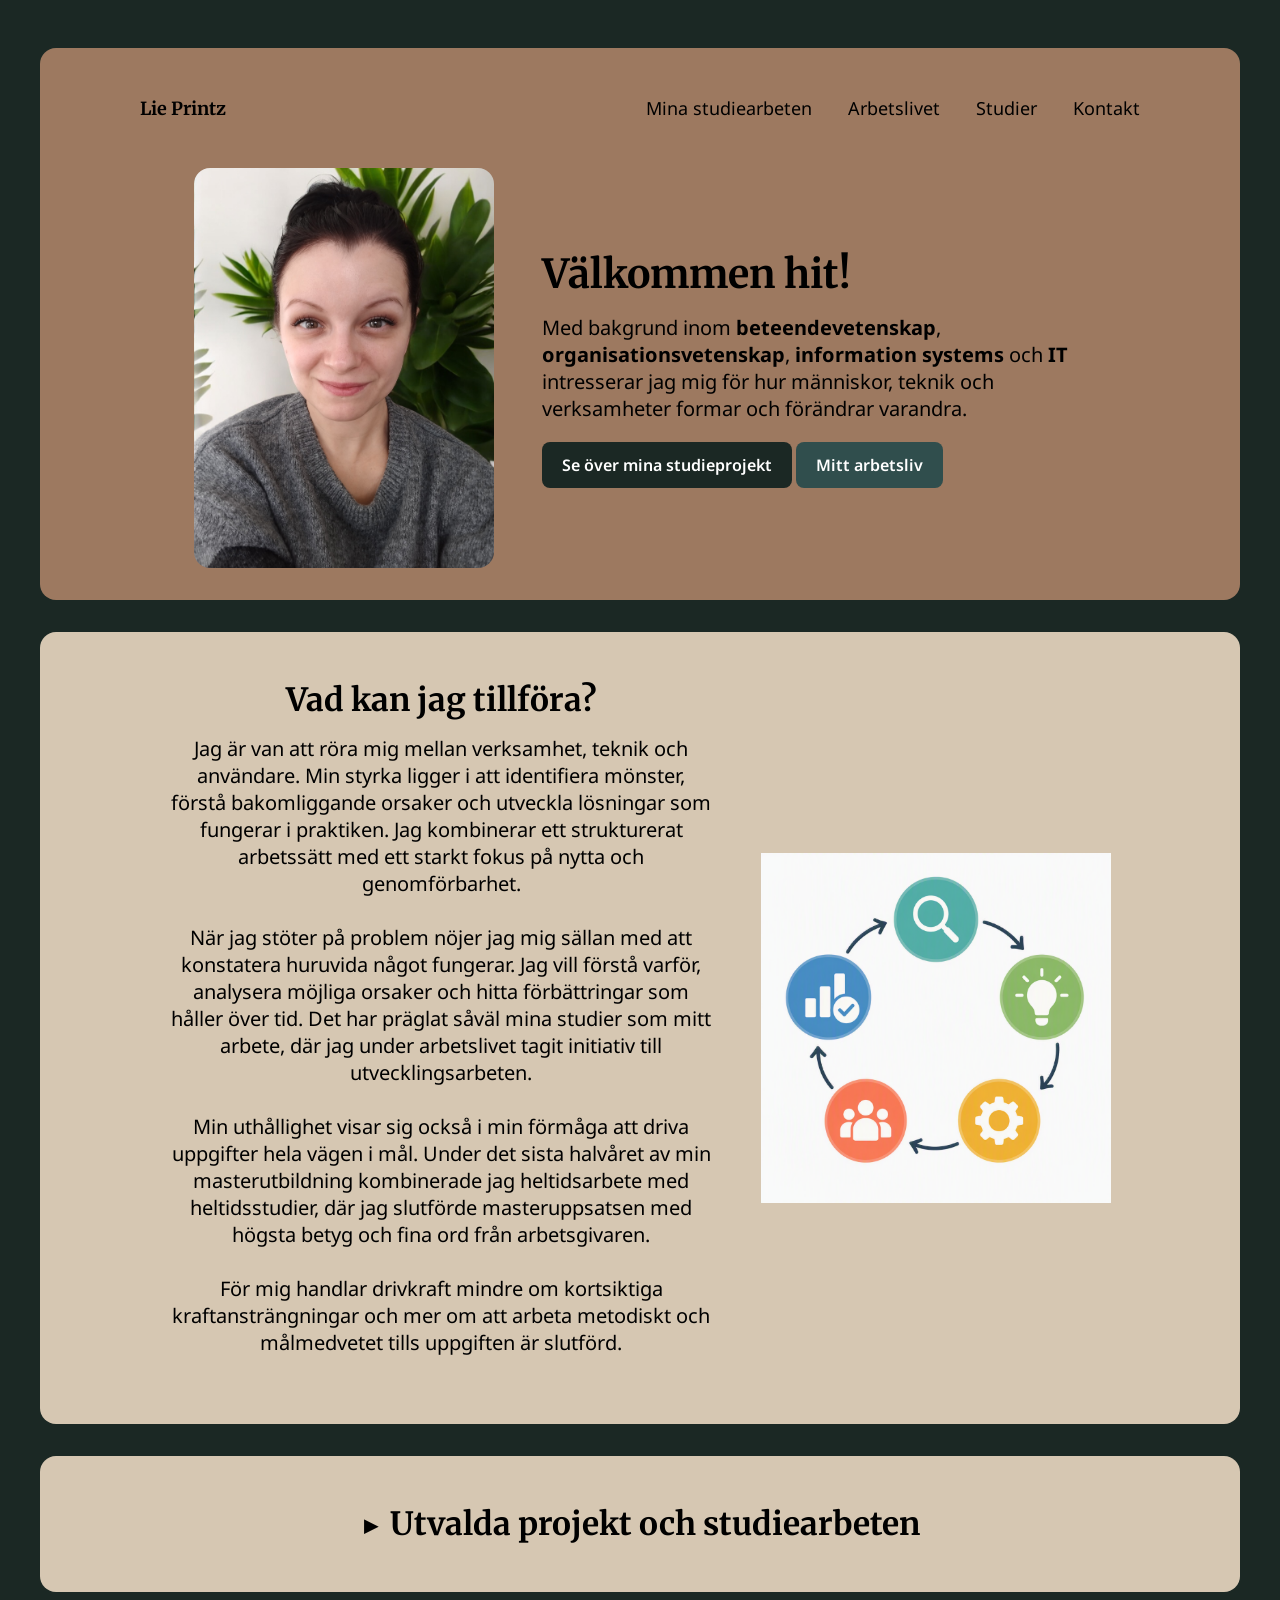
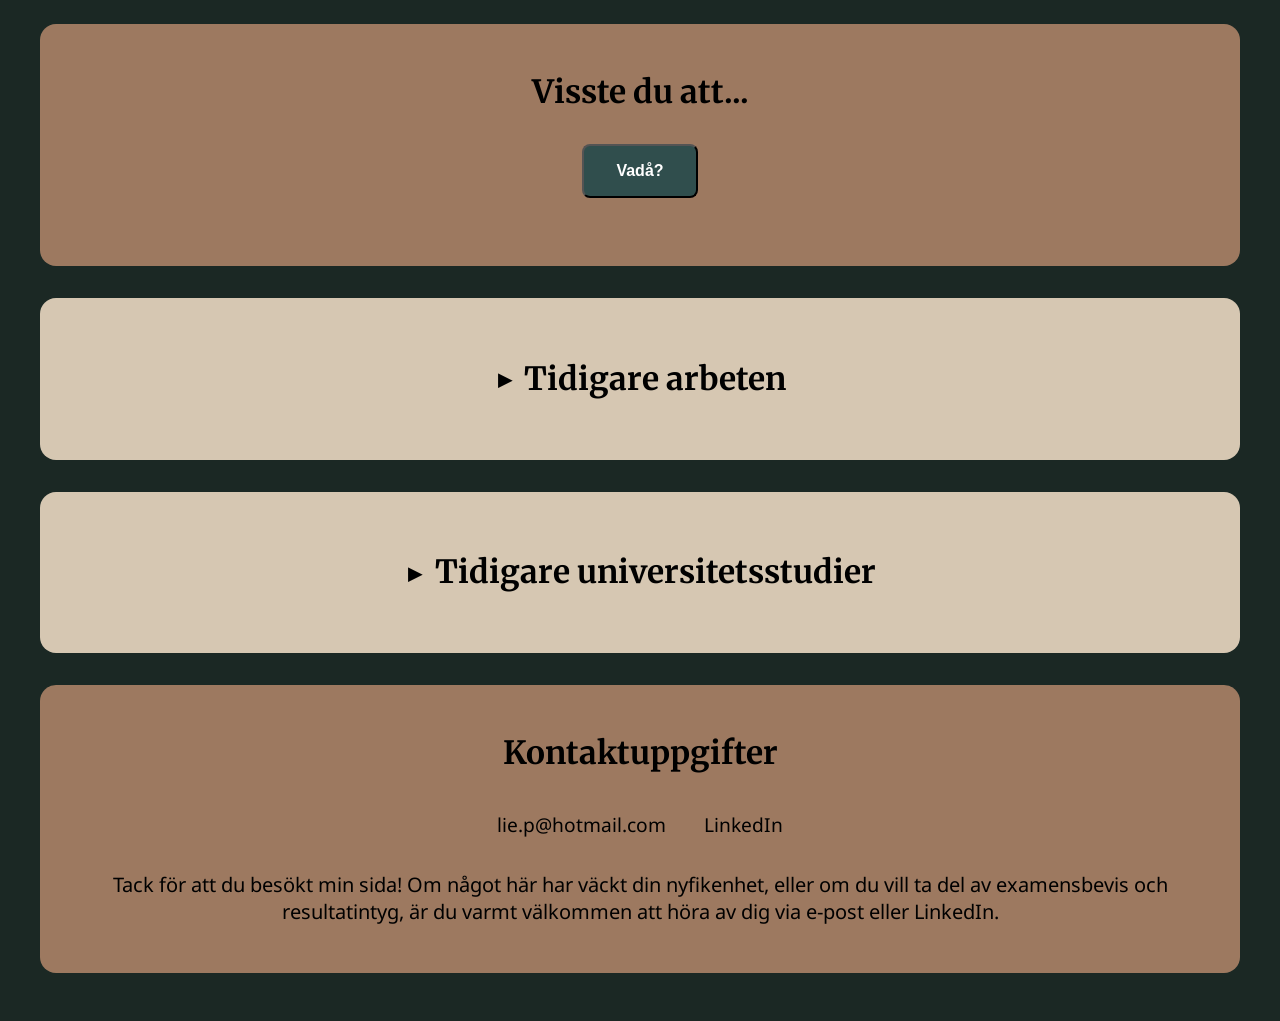
==== index.html @ cf6136fa "ver6" ====
<!DOCTYPE html>
<html lang="en">
<head>
    <meta charset="UTF-8">
    <meta name="viewport" content="width=device-width, initial-scale=1.0">
    <title>Printz</title>
    <link rel="stylesheet" href="style.css">
</head>
<body>
    <header>
        <nav>
            <ul>
                <li><a href="index.html">Lie Printz</a></li>
                <li><a href="#my-studies">Mina studiearbeten</a></li>
                <li><a href="#my-work">Arbetslivet</a></li>
                <li><a href="#my-skola">Studier</a></li>
                <li><a href="#kontakt">Kontakt</a></li>
            </ul>
        </nav>
        <div class="flex-container">
            <img height="400px" width="300px"  src="Images/jag.jpg" alt="">
            <div class="text-container">
            <h1>Välkommen hit!</h1>
            <p>Med bakgrund inom <strong>beteendevetenskap</strong>, <strong>organisationsvetenskap</strong>, <strong>information systems</strong> och <strong>IT</strong> intresserar jag mig för hur människor, teknik och verksamheter formar och förändrar varandra.</p>
            <a href="#my-studies" class="cta-button">Se över mina studieprojekt</a>
            <a href="#my-work" class="cta-button secondary">Mitt arbetsliv</a></div>
        </div>
    </div>
 </header>

<section>
    <div class="flex-container">
        <div class="text-container">
            <h2>Vad kan jag tillföra?</h2>
            <p>Jag är van att röra mig mellan verksamhet, teknik och användare. Min styrka ligger i att identifiera mönster, förstå bakomliggande orsaker och utveckla lösningar som fungerar i praktiken. Jag kombinerar ett strukturerat arbetssätt med ett starkt fokus på nytta och genomförbarhet.<br><br>
            När jag stöter på problem nöjer jag mig sällan med att konstatera huruvida något fungerar. Jag vill förstå varför, analysera möjliga orsaker och hitta förbättringar som håller över tid. Det har präglat såväl mina studier som mitt arbete, där jag under arbetslivet tagit initiativ till utvecklingsarbeten.<br><br>
            Min uthållighet visar sig också i min förmåga att driva uppgifter hela vägen i mål. Under det sista halvåret av min masterutbildning kombinerade jag heltidsarbete med heltidsstudier, där jag slutförde masteruppsatsen med högsta betyg och fina ord från arbetsgivaren.<br><br>För mig handlar drivkraft mindre om kortsiktiga kraftansträngningar och mer om att arbeta metodiskt och målmedvetet tills uppgiften är slutförd.</p>
        </div>
        <img width="350px" src="Images/design.png">
    </div>
</section>

<section id="my-studies">
    <details id="main-studies">
   <summary class="main-summary"><h2>Utvalda projekt och studiearbeten</h2></summary>
    <p class="studies-intro">Här presenteras ett urval av arbeten som speglar mina intressen inom verksamhetsutveckling, digitalisering, informationssystem (IS), IT, och STS. Gemensamt för arbetena är ett fokus på hur människa och teknik kan samspela och forma varandra för att skapa värde för människor, verksamheter och samhälle. Klicka på bilderna för att läsa dokumentet i sin helhet.</p>
    <div class="grid-container">
        <article class="pdf-item">
            <h3 class="pdf-title">Master thesis informatik</h3>
            <p class="pdf-description">Masteruppsatsen handlar om hur verksamheter hanterar och översätter AI-policy i utbildningsmiljö. Ett särskilt fokus på Policy enactment samt Street-level bureaucracy
                <br><i>Kurs: 725A56 | Masteruppsats i informatik</i>
            </p>
            <a href="Dokument/Masteruppsats Krammer & Printz (1).PDF" target="_blank" rel="noopener noreferrer" class="pdf-preview-link" title="Master thesis">
                <img width="50%" src="Images/uppsats bild.PNG" alt="Preview av dokument 1" class="pdf-preview-image">
            </a>
        </article>

        <article class="pdf-item">
            <h3 class="pdf-title">SWEG konferens 2026</h3>
            <p class="pdf-description">Mitt konferensbidrag fokuserade på användningen av AI inom chefsrekrytering, med särskild uppmärksamhet på juridiska och fackliga aspekter. Syftet var att identifiera kunskapsluckor och lyfta fram forskningsområden som riskerar att förbises i den snabba utvecklingen av AI-baserade tjänster. Arbetet presenterades och diskuterades vid Scandinavian Workshop in E-governance 2026, där forskare och doktorander från bland annat hela Skandinavien samlades för att diskutera de utvalda konferensbidragen.
                <br><i>Kurs: 725A54 | Forskningsprojekt inom informatik</i></p>
            <a href="Dokument/725A54 FINAL PAPER - SWEG 2026 - THE ALGORITHM WILL SEE YOU NOW WHEN AI JOINS THE EXECUTIVE AND MANAGERIAL RECRUITING PROCESS.pdf" target="_blank" rel="noopener noreferrer" class="pdf-preview-link" title="Master thesis">
                <img width="50%" src="Images/sweg bild ny.PNG" alt="Preview av dokument 2" class="pdf-preview-image">
            </a>
        </article>

        <article class="pdf-item">
            <h3 class="pdf-title">Praktikrapport om tillit till data</h3>
            <p class="pdf-description">Min praktikrapport inom objektledning enligt pm3-modellen handlar om hur man kan öka tilliten till data med hjälp av datakvalitetsdimensioner baserade på ISO/IEC 25012:2008.
                <br><i>Kurs: 725A28 | Praktik - Samverkan, profession och roller</i></p>
            <a href="Dokument/725A28 Praktikrapport Tillit till data - en fråga om kvalitet.pdf" target="_blank" rel="noopener noreferrer" class="pdf-preview-link" title="Master thesis">
                <img width="50%" src="Images/prak.PNG" alt="Preview av dokument 3" class="pdf-preview-image">
            </a>
        </article>
        
        <article class="pdf-item">
            <h3 class="pdf-title">Sociomaterialistiskt perspektiv på gamification av MazeMap</h3>
            <p class="pdf-description">En short assignment som utforskar gamification genom ett perspektiv med rötter i STS. Arbetet visar hur människor, teknik och fysisk miljö är sammanflätade i sociomateriella praktiker,  och hur gamifierade lösningar formas genom samspelet mellan dessa.
                <br><i>Kurs: 7256G33 | Co-creating digital solutions and automation </i>
            </p>
            <a href="Dokument/726G33_HT25_assignment.pdf" target="_blank" rel="noopener noreferrer" class="pdf-preview-link" title="Master thesis">
                <img width="50%" src="Images/game.PNG" alt="Preview av dokument 4" class="pdf-preview-image">
            </a>
        </article> 
    </details> 
    </div>
</section>

<section class="spec-section">
    <div class="flex-container">
        <div class="text-container">
            <h2>Visste du att...</h2>
            <button class="cta-button secondary funfact" onclick="visaSvar()"">Vadå?</button>

            <p id="svar"></p>
            
        </div>
    </div>
</section>

<section id="my-work">
    <details id="main-work">
    <summary class="main-summary"><h2>Tidigare arbeten</h2></summary>
    
    <div class="flex-container">
        <div class="jobb">
            <div class="text-container">
            <details>
            <summary><h3>IT-konsult | Itsam</h3></summary>
            <p>Genom daglig kundkontakt har jag fått mycket god kännedom om slutanvändares behov och utmaningar. Det har samtidigt gett god förståelse för de utmaningar och motstånd som verksamheter möter vid förändringsarbete. Utöver den dagliga kontakten har jag samtidigt fått vara med vid major incidents, och hur dessa hanteras. Här har jag fått vara med och förbättrat servicedeskens rutiner och ärendehantering.</p>
            </details>
            <details>
            <summary><h3>Internationell koordinator | Linköpings universitet</h3></summary>
            <p>Mycket kontakt med utresande studenter, samt administrera Erasmus+ och bilaterala utreseavtal. Här har jag arbetat med förbättrade rutiner kring hur vi hanterar utreseärenden i Moveon, samt upprättat en manual för studentarbetare med liknande uppgifter</p>
            </details>
            <details>
            <summary><h3>Utbildningsadministratör | Utbildningshjulet   </h3></summary>
            <p>Samordning och kontakt gällande utbildningar inom heta arbeten, ADR och APV.</p>
            </details>
            <details>
                <summary><h3>Administratör | Regionalt cancercentrum</h3></summary>
            <p>Hade en samordnande roll med ansvar för diarieföring, personaladministration och möteshantering. Arbetet innefattade även planering av event, framtagande av rapporter, avtalsskrivning och koordinering mellan olika interna och externa samarbetspartner.</p>
            </details>
            <details>
            <summary><h3>Ekonomiassistent | Finess Hygiene AB</h3></summary>
            <p>Arbetade med bland annat reskontra, löpande bokföring, balansräkning, årsbokslut och andra uppgifter. Utöver ordinarie arbete ansvarade jag för ett utvecklingsområde kopplat till attesthantering. Genom att ta fram användarvänliga instruktioner för attest och kontering minskade antalet felaktigheter i processen. Jag utvecklade även en dokumenterad attestförteckning som tydliggjorde ansvar, behörigheter och signaturer för attestansvariga, vilket ökade transparensen och underlättade revision och intern kontroll.<br> Jag åtog mig också att ta den svenska sidan av marknadskoordinationen, med orderhantering, kundkontakt, skeppning, avstämning och restorder. Under sommaren tog jag även hand om export utomlands.</p>
            </details>
            <details>
            <summary><h3>Förskolepedagog | Linköpings kommun</h3></summary>
            <p>Här började jag arbetat som vikarie, där jag senare fick anställning på en garantiförskola med ansvarsområden över ekonomin och inköp</p>
            </details>
    
    </details>
             </div>
        </div>
    </div>
</section>


<section id="my-skola">
    <details id="main-skola">
    <summary class="main-summary"><h2>Tidigare universitetsstudier</h2></summary>
    
    <div class="flex-container">
        <div class="jobb">
            <div class="text-container">
            <details>
            <summary><h3>IT och management Masterprogram</h3></summary>
             <p>Genom utbildningen har jag utvecklat en bred förståelse för samspelet mellan teknik, organisationer, individ och samhälle.
                            Utbildningen har gett mig verktyg att analysera digitalisering, informationssystem och verksamhetsförändring, samtidigt som den belyst såväl möjligheterna som ansvar och de etiska, samhälleliga och organisatoriska utmaningar som följer teknikutvecklingen.
                            </p>
                            <div class="table-container">
                                <table class="courses-table">

                                    <tr>
                                        <th>Kurskod</th>
                                        <th>Kursnamn</th>
                                    </tr>
                                    <tr>
                                        <td>725A48</td>
                                        <td>Introduktion till IT och management</td>
                                    </tr>
                                    <tr>
                                        <td>725A44</td>
                                        <td>Kvalitativ forskning om IT och management</td>
                                    </tr>
                                    <tr>
                                        <td>725A50</td>
                                        <td>Projektledning inom agila digitaliseringsprojekt</td>
                                    </tr>
                                    <tr>
                                        <td>725A51</td>
                                        <td>Digital innovation och design</td>
                                    </tr>
                                    <tr>
                                        <td>725A52</td>
                                        <td>Digital förvaltning - från idé till praktik</td>
                                    </tr>
                                    <tr>
                                        <td>725A53</td>
                                        <td>IT-styrning vid digitalisering</td>
                                    </tr>
                                    <tr>
                                        <td>725A28</td>
                                        <td>Praktik - Samverkan, profession och roller</td>
                                    </tr>
                                    <tr>
                                        <td>725A54</td>
                                        <td>Forskningsprojekt inom informatik</td>
                                    </tr>
                                    <tr>
                                        <td>726G33</td>
                                        <td>Co-creating digital solutions and automation</td>
                                    </tr>
                                    <tr>
                                        <td>726G31</td>
                                        <td>Digital innovation strategy and entrepreneurship</td>
                                    </tr>
                                    <tr>
                                        <td>733A89</td>
                                        <td>Ledarskap och styrning i offentliga organisationer</td>
                                    </tr>
                                    <tr>
                                        <td>725A56</td>
                                        <td>Masteruppsats i informatik</td>
                                    </tr>
                                </table>
                            </div>
            </details>

            <details>
            <summary><h3>Besluts-, risk och policyanalys Magisterprogram</h3></summary>
             <p>Genom utbildningen har jag fått en djupare förståelse för hur komplexa beslut fattas och vilka faktorer som påverkar dem. 
                Jag har lärt mig att analysera risker, väga olika intressen mot varandra och bedöma beslutsunderlag utifrån vetenskapliga, etiska och samhälleliga perspektiv. 
                Utbildningen har också gett mig erfarenhet av att använda analytiska metoder och beslutsstöd för att hantera komplexa frågor.
                            </p>
                            <div class="table-container">
                                <table class="courses-table">

                                    <tr>
                                        <th>Kurskod</th>
                                        <th>Kursnamn</th>
                                    </tr>
                                    <tr>
                                        <td>BEA002</td>
                                        <td>Beslut och risk i teori och praktik</td>
                                    </tr>
                                    <tr>
                                        <td>BEA307</td>
                                        <td>Mätnings- och värdeteori</td>
                                    </tr>
                                    <tr>
                                        <td>BEA308</td>
                                        <td>Kommande - Teori och teknik för komplexa beslut</td>
                                    </tr>
                                    <tr>
                                        <td>BEA209</td>
                                        <td>Kommande - Specialisering inom Besluts-, risk <br> och policyanalys</td>
                                    </tr>
                                    <tr>
                                        <td>BEA701</td>
                                        <td>Kommande - Examensarbete</td>
                                    </tr>                                    
                                </table>
                            </div>
            </details>  
            <details>
            <summary><h3>Human resources Kandidatprogram</h3></summary>
             <p>Genom utbildningen har jag utvecklat en förståelse för hur organisationer fungerar, både ur individ-, grupp- och organisationsperspektiv.
                Jag har fördjupat mina kunskaper inom organisations- och beteendevetenskap, förändringsledning och kompetensutveckling. 
                Utbildningen har gett mig verktyg för att analysera organisatoriska utmaningar, förstå mänskligt beteende och arbeta med utveckling och förändring i komplexa verksamheter.
                            </p>
                            <div class="table-container">
                                <table class="courses-table">
                                    <tr>
                                        <th>Kurskod</th>
                                        <th>Kursnamn</th>
                                    </tr>
                                    <tr>
                                        <td>759G57</td>
                                        <td>Beteendevetenskapligt personalarbete -<br>en introduktion och integration</td>
                                    </tr>
                                    <tr>
                                        <td>759G56</td>
                                        <td>Personalarbete och forskningsmetoder</td>
                                    </tr>
                                    <tr>
                                        <td>759G07</td>
                                        <td>Lärande och kompetensutveckling i arbetslivet</td>
                                    </tr>
                                    <tr>
                                        <td>759G06</td>
                                        <td>Samhälle och arbetsliv</td>
                                    </tr>
                                    <tr>
                                        <td>759G10</td>
                                        <td>Individer och grupper i arbetslivet</td>
                                    </tr>
                                                                        <tr>
                                        <td>759G61</td>
                                        <td>HR-arbete - utveckling och modeller</td>
                                    </tr>
                                    <tr>
                                        <td>747G49</td>
                                        <td>Arbetsrätt</td>
                                    </tr>
                                                                        <tr>
                                        <td>759G58</td>
                                        <td>Kompetensförsörjning med fokus på rekrytering</td>
                                    </tr>
                                    <tr>
                                        <td>722G06</td>
                                        <td>Företags- och personalekonomi</td>
                                    </tr>
                                                                        <tr>
                                        <td>759G59</td>
                                        <td>Konflikt- och mobbningshantering i arbetslivet</td>
                                    </tr>
                                    <tr>
                                        <td>759G39</td>
                                        <td>Arbete och hälsa</td>
                                    </tr>
                                                                        <tr>
                                        <td>759G52</td>
                                        <td>Arbetsplatsförlagd utbildning</td>
                                    </tr>
                                    <tr>
                                        <td>759G64</td>
                                        <td>HR för hållbar utveckling</td>
                                    </tr>
                                                                        <tr>
                                        <td>759G62</td>
                                        <td>Human Resource Management</td>
                                    </tr>
                                    <tr>
                                        <td>759G45</td>
                                        <td>HRD: Lärande, förändrings- <br>och utvecklingsarbete i organsationer</td>
                                    </tr>
                                    </tr>
                                    <tr>
                                        <td>759G47</td>
                                        <td>Forskningsmetodik</td>
                                    </tr>
                                    <tr>
                                        <td>759G50</td>
                                        <td>Kandidatuppsats</td>
                                    </tr>                                      
                                </table>
                            </div>
            </details> 

            <details>
            <summary><h3>Fristående kurser</h3></summary>
             <p>Jag har även läst ett flertal fristående kurser, både på grundnivå och avancerad nivå. Detta för att komplettera mina ordinarie utbildningar och fördjupa mig i områden som intresserar mig. Kurserna har omfattat bland annat ledarskap, projektledning, entreprenörskap och AI med fokus på deep learning.
                Genom att kombinera kunskaper från olika ämnesområden har jag byggt upp en bredare förståelse för hur människor, organisationer och teknik påverkar varandra i både arbetsliver och samhället.
                            </p>
                            <div class="table-container">
                                <table class="courses-table">
                                    <tr>
                                        <td>1FE943</td>
                                        <td>Hälsofrämjande ledarskap</td>
                                    </tr>
                                    <tr>
                                        <td>SO096G</td>
                                        <td>Sociologi GR (A) Ledarskap och organisationsteori</td>
                                    </tr>                                    
                                    <tr>
                                        <td>FIAIF0</td>
                                        <td>Philosophy of Artificial Intelligence</td>
                                    </tr>
                                    <tr>
                                        <td>721G01</td>
                                        <td>Etik</td>
                                    </tr>
                                    <tr>
                                        <td>747G41</td>
                                        <td>Arbetsrätt</td>
                                    </tr>
                                    <tr>
                                        <td>738G26</td>
                                        <td>Retorik: att tala</td>
                                    </tr>
                                    <tr>
                                        <td>GV5002</td>
                                        <td>Män och maskuliniteter</td>
                                    </tr>
                                    <tr>
                                        <td>SO121G</td>
                                        <td>Sociologi GR (A), Feministiska perspektiv på kris, <br>krisberedskap och krishantering</td>
                                    </tr>
                                    <tr>
                                        <td>1SV108</td>
                                        <td>Akademiskt skrivande</td>
                                    </tr>
                                </table>
                            </div>
            </details>
            


    </details>
             </div>
        </div>
    </div>
</section>


<section id="kontakt">
    <h2>Kontaktuppgifter</h2>
    <div class="kontakt-lankar">
        <i class="fas fa-envelope"></i>
        <a href="mailto:lie.p@hotmail.com">lie.p@hotmail.com</a></li>
        <a href="https://www.linkedin.com/in/welcometoprintz/" target="_blank" rel="noopener noreferrer">
            <i class="fab fa-linkedin"></i>
            LinkedIn</a>
        <br><br>
    </div>
        <p>Tack för att du besökt min sida! Om något här har väckt din nyfikenhet, eller om du vill ta del av examensbevis och resultatintyg, är du varmt välkommen att höra av dig via e-post eller LinkedIn.</p>
    
</section>
<div id="achievement"></div>

<script src="script.js"></script>
</body>
</html>
---- style.css ----
@import url('https://fonts.googleapis.com/css2?family=Merriweather:ital,opsz,wght@0,18..144,300..900;1,18..144,300..900&family=Noto+Sans:ital,wght@0,100..900;1,100..900&family=Playfair+Display:ital,wght@0,400..900;1,400..900&display=swap');
@import url(https://fonts.googleapis.com/css2?family=Noto+Sans:ital,wght@0,100..900;1,100..900&family=Playfair+Display:ital,wght@0,400..900;1,400..900&display=swap);

:root {
    --base-color: #1b2824;
    --text-color: #000000;
    --primary-color: #1b2824;
    --secondary-color: #304e4d;
    --color-1: #9d7960;
    --color-2: #d6c7b2;
    --color-3: #f6f3f9;
}

* {
    margin: 0;
    padding: 0;
    box-sizing: border-box;
}

html {
    font-family: Noto sans, 'Segoe UI', Tahoma, Geneva, Verdana, sans-serif;
    color: var(--text-color);
}

body {
    padding: 1em;
    background-color: var(--base-color);
}

h1, h2, h3 {
    font-family: Merriweather, Noto Sans, 'Segoe UI', Tahoma, Geneva, Verdana, sans-serif;
}

nav {
    margin: 1em auto 3em auto;
    width: min(1000px, 100%);
}

nav ul {
    display: flex;
    align-items: center;
    list-style-type: none;
    gap: 2em;
    font-size: 18px;
}

nav li:first-child {
    margin-right: auto;
    font-family: merriweather, Noto Sans;
    font-weight: bold;
}

nav a {
    text-decoration: none;
    color: var(--text-color)
}

nav a:hover {
    text-decoration: underline;
}

header, section {
    margin: 2em auto;
    width: min(75em, 100%);
    background-color: var(--color-1);
    padding: min(2em, 15%);
    border-radius: 1em;
}

.flex-container {
    display: flex;
    justify-content: center;
    align-items: center;
    flex-wrap: wrap;
    gap: 3em;
}

header img {
    max-width: 100%;
    border-radius: 1em;
    object-fit: cover;
    object-position: top;
}

.text-container {
    flex: 0 1 34em;
}

h1 {
    font-size: 2.5rem;
}

.text-container p {
    margin: .75em 0 1em 0;
    font-size: 1.25rem;
}

.cta-button {
    display: inline-block;
    text-decoration: none;
    color: white;
    background-color: var(--primary-color);
    padding: .75rem 1.25em;
    border-radius: .5em;
    font-weight: 600;
}

.secondary {
    background-color: var(--secondary-color);
}

section {
    padding: 3em min(2em, 15%);
    background-color: var(--color-2);
    text-align: center;
}

h2{
    font-size: 2rem;
}

section p {
    margin-top: 1em;
    font-size: 1.25rem;
}

.pdf-title {
    margin-top: 1.5rem;
    margin-bottom: 0.3rem;
}

.pdf-description {
    margin-top: 0;
    font-size: 1.1rem;
}

.spec-section {
    background-color: var(--color-1);
}

.spec-section h2 {
    margin-bottom: 2rem;
}

.funfact {
    font-size: 1rem;
    padding: 1rem 2rem;
}


section {
    padding: 3em min(2em, 15%);
    background-color: var(--color-2);
    
}



#my-studies summary::before {
    content: "▸";
    font-size: 1.6rem;
    width: 20px;
    margin-right: 10px;
    text-align: center;
    position: relative;
}

#my-studies details[open] summary::before {
    content: "▾";
}

.courses-table {
    margin-left: 1rem !important;
}

.courses-table td:first-child, 
.courses-table th:first-child {
    padding-right:0.8rem
}

.courses-table td {
    vertical-align: top;
}


.courses-table td:nth-child(2),
.courses-table th:nth-child(2) {
    text-align: left;
}

#main-studies summary::before {
    margin-right: 10px;
    position: static !important;
    top: -1px !important;
}

.main-summary {
    font-size: 2rem;
    font-weight: 700;
    text-align: left;
}

#my-work .text-container p {
    margin-top: 0 !important;

}


#my-work {
    margin: 0 auto;
}

#my-work .text-container h3 {
   margin: 0;
}

#main-work {
    border-left: none !important;
    padding-left: 0 !important;
    margin-bottom: 0 !important;
}

#main-work > summary, #main-studies > summary {
    display: flex;
    justify-content: center;
    align-items: center;
    top: 0 !important;
}

#main-work h2 {
    margin: 0;
    text-align: center !important;
}

#main-work > summary::before {
    margin-right: 10px;
    position: static !important;
    top: -1px !important;
}

#main-work > summary::before {
    margin-right: 10px;
    position: static !important;
    top: -1px !important;
}

#my-work details details summary::before {
    content: "▸";
    position: relative;
    top: 0;
}

#my-work details {
    margin-bottom: 2rem;
    border-left: 4px solid var(--color-1);
    padding-left: 1rem;
}

#my-work summary {
    display: flex;
    align-items: center;
    justify-content: flex-start;
    cursor: pointer;
    font-weight: 600;
    font-size: 1.1rem;
    padding: 0.8rem 0;
}

#my-work summary::before {
    content: "▸";
    font-size: 1.6rem;
    width: 20px;
    margin-right: 10px;
    text-align: center;
    position: relative;
    top: 7px;
}

#my-work details [open] summary::before {
    content: "▾";
}

#my-work summary:hover {
    color: var(--color-1);
}

#my-work p {
    margin-top: 0.5rem;
    max-width: 40ch;
    margin-left: 25px;
}

#main-work > summary {
    justify-content: center !important;
}

#main-work[open] > summary::before {
    content: "▾";
}

.main-summary {
    font-size: 2rem;
    font-weight: 700;
    text-align: left;
}

#my-skola .text-container p {
    margin-top: 0 !important;
}

#my-skola {
    margin: 0 auto;
    margin-top: rem;
    margin-top: 2rem;
}

#my-skola .text-container h3 {
   margin: 0;
}

#main-skola {
    border-left: none !important;
    padding-left: 0 !important;
    margin-bottom: 0 !important;
}

#main-skola > summary, #main-studies > summary {
    display: flex;
    justify-content: center;
    align-items: center;
    top: 0 !important;
}

#main-skola h2 {
    margin: 0;
    text-align: center !important;
}

#main-skola > summary::before {
    margin-right: 10px;
    position: static !important;
    top: -1px !important;
}

#main-skola > summary::before {
    margin-right: 10px;
    position: static !important;
    top: -1px !important;
}

#my-skola details details summary::before {
    content: "▸";
    position: relative;
    top: 0;
}

#my-skola details {
    margin-bottom: 2rem;
    border-left: 4px solid var(--color-1);
    padding-left: 1rem;
}

#my-skola summary {
    display: flex;
    align-items: center;
    justify-content: flex-start;
    cursor: pointer;
    font-weight: 600;
    font-size: 1.1rem;
    padding: 0.8rem 0;
}

#my-skola summary::before {
    content: "▸";
    font-size: 1.6rem;
    width: 20px;
    margin-right: 10px;
    text-align: center;
    position: relative;
    top: 7px;
}

#my-skola details [open] summary::before {
    content: "▾";
}

#my-skola summary:hover {
    color: var(--color-1);
}

#my-skola p {
    margin-top: 0.5rem;
    max-width: 40ch;
    margin-left: 25px;
}

#main-skola > summary {
    justify-content: center !important;
}

#main-skola[open] > summary::before {
    content: "▾";
}

.courses-table {
    overflow-x: auto;
}

.kurslista-rubrik {
    margin-top: 1rem;
}

.courses-table {
    margin-left: 3.4rem;
    overflow-x: auto;
}

.courses-table th {
    word-break: break-word;
}

.courses-table td {
    word-break: break-word;
}

#kontakt {
    background-color: var(--color-1);
}

#kontakt .kontakt-lankar {
    margin-top: 1.5rem !important;
    display: flex;
    justify-content: center;
    align-items: center;
    list-style-type: none;
    font-size: 1.2rem;
    gap: 2em;
}

#kontakt .kontakt-lankar a {
    text-decoration: none;
    color: var(--text-color);
}

#kontakt .kontakt-lankar a:hover {
    text-decoration: underline;
}

#achievement {
    position: fixed;
    top: 50%;
    left: 50%;
    transform: translate(-50%, -50%);

    background-color: black;
    color: gold;

    padding: 2rem;
    border-radius: 1rem;

    font-size: 1.5rem;
    box-shadow: 0 0 25px rgba(0, 0, 0, 0.6);
    font-weight: bold;
    text-align: center;
    display: none;
    z-index: 9999;
}
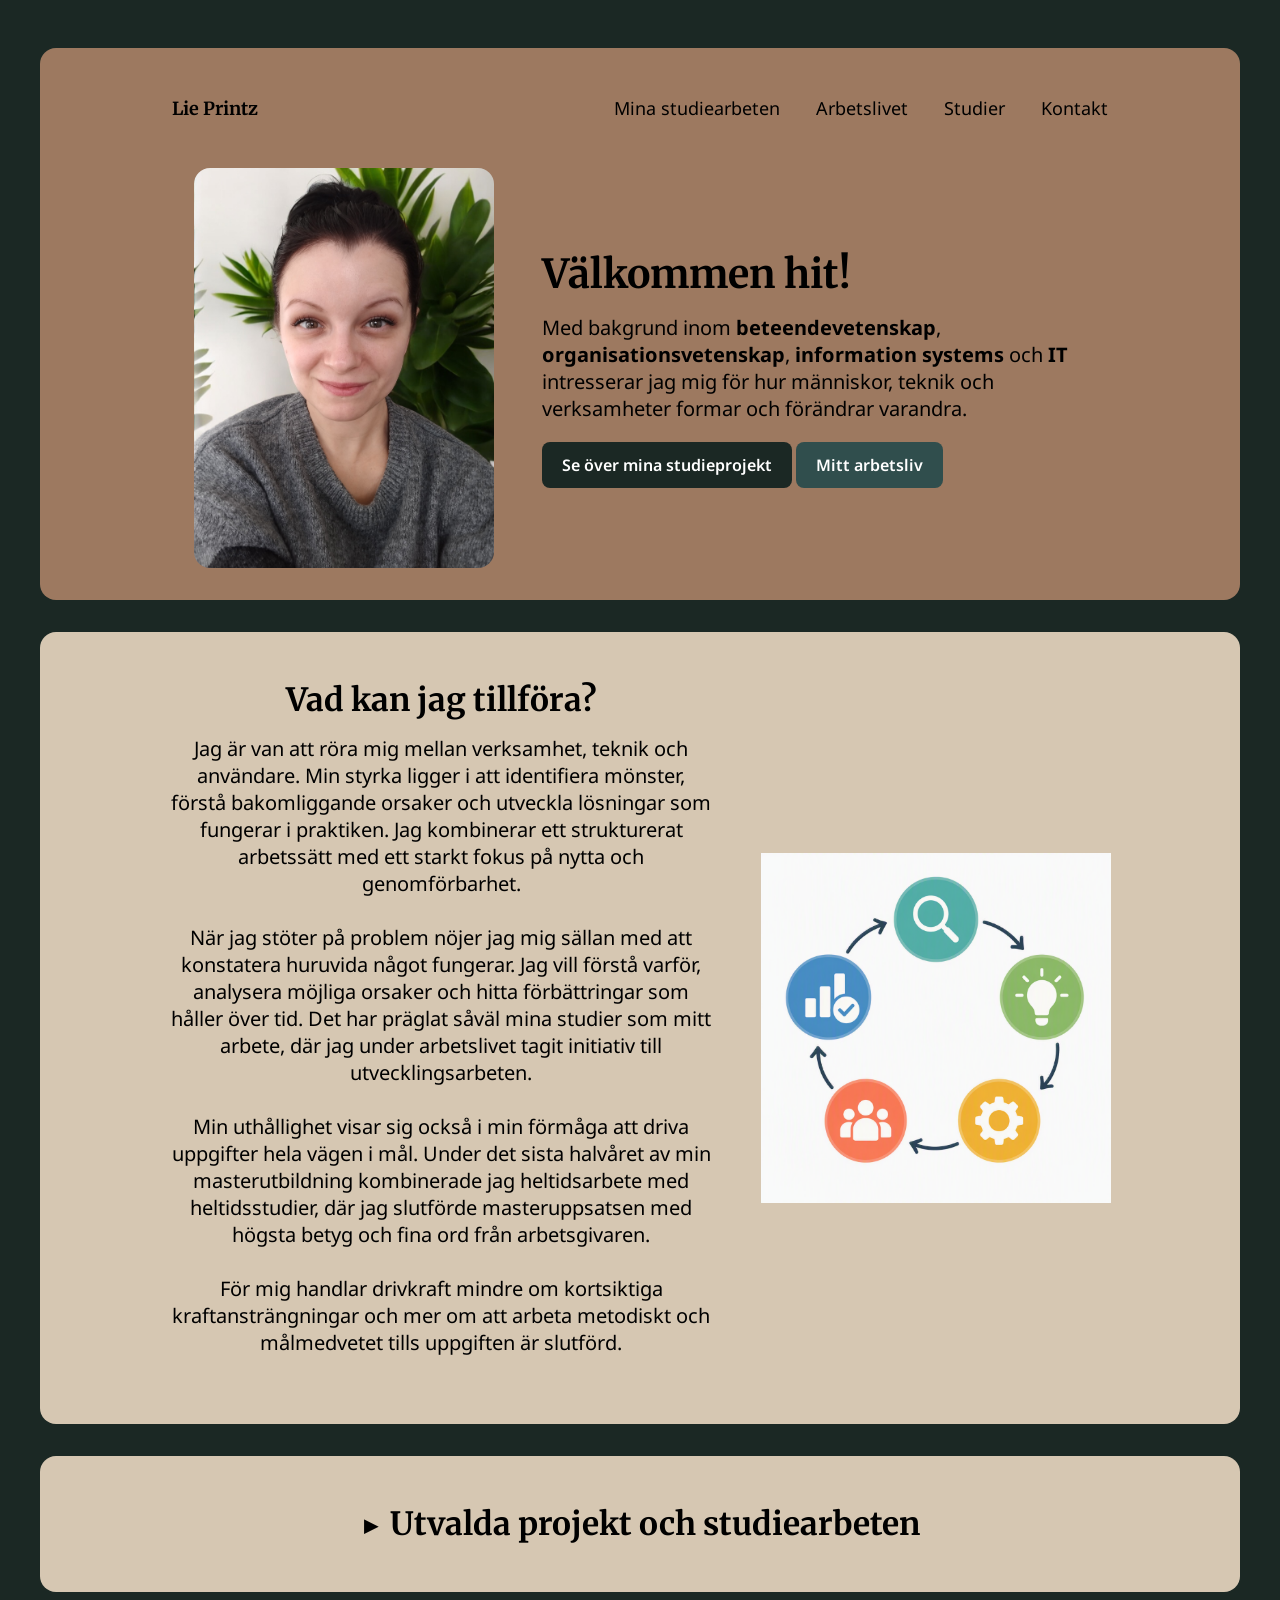
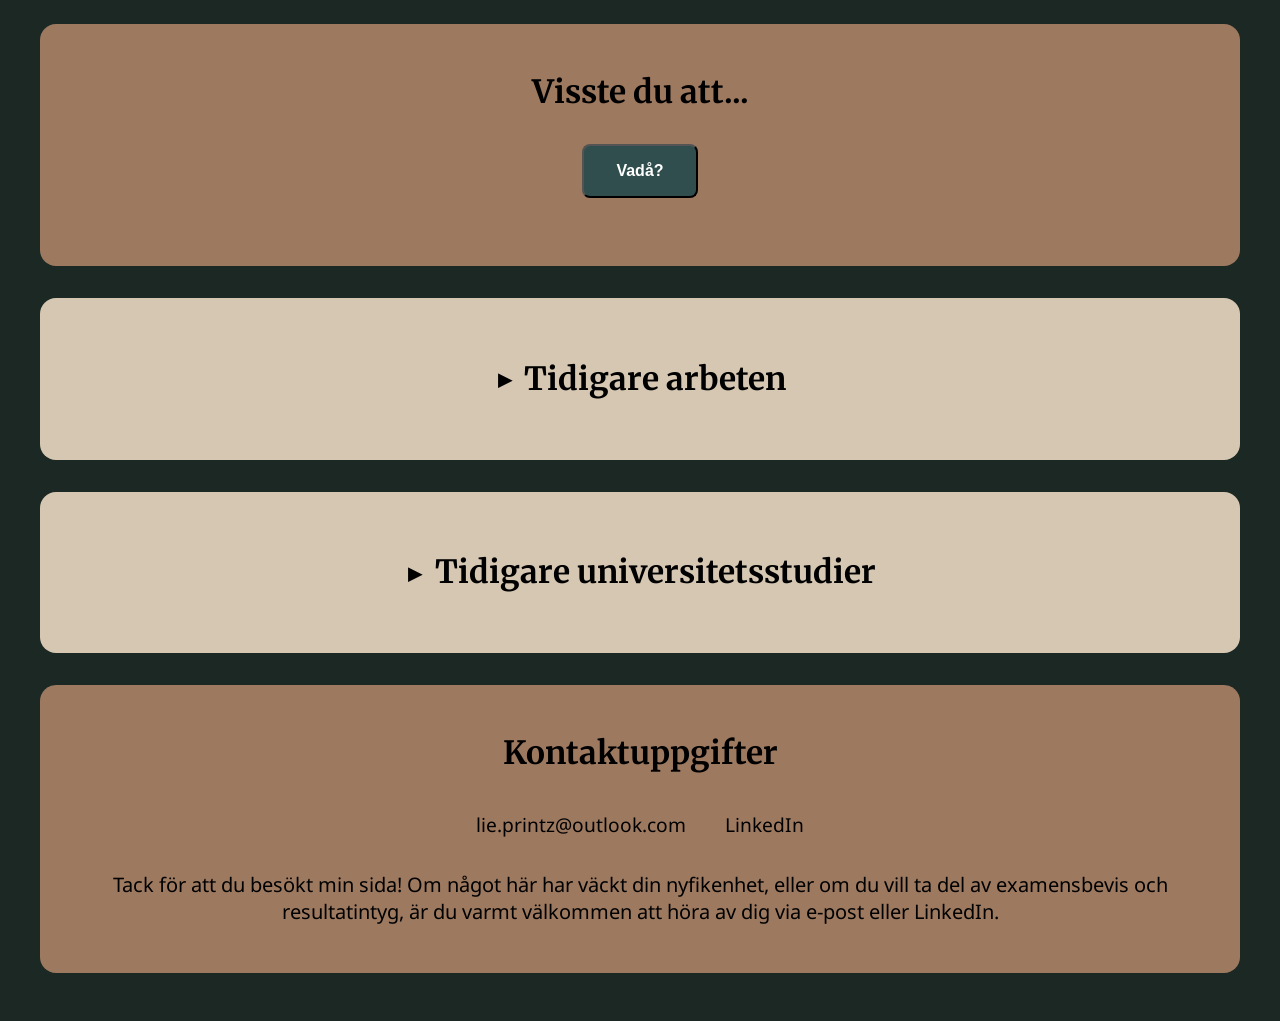
==== commit 2dd3d378: "Update index.html" ====
--- a/index.html
+++ b/index.html
@@ -36,7 +36,7 @@
             När jag stöter på problem nöjer jag mig sällan med att konstatera huruvida något fungerar. Jag vill förstå varför, analysera möjliga orsaker och hitta förbättringar som håller över tid. Det har präglat såväl mina studier som mitt arbete, där jag under arbetslivet tagit initiativ till utvecklingsarbeten.<br><br>
             Min uthållighet visar sig också i min förmåga att driva uppgifter hela vägen i mål. Under det sista halvåret av min masterutbildning kombinerade jag heltidsarbete med heltidsstudier, där jag slutförde masteruppsatsen med högsta betyg och fina ord från arbetsgivaren.<br><br>För mig handlar drivkraft mindre om kortsiktiga kraftansträngningar och mer om att arbeta metodiskt och målmedvetet tills uppgiften är slutförd.</p>
         </div>
-        <img width="350px" src="Images/design.png">
+        <img width="350px" src="Images/design.png" alt="">
     </div>
 </section>
 
@@ -389,7 +389,7 @@
     <h2>Kontaktuppgifter</h2>
     <div class="kontakt-lankar">
         <i class="fas fa-envelope"></i>
-        <a href="mailto:lie.p@hotmail.com">lie.p@hotmail.com</a></li>
+        <a href="mailto:lie.printz@outlook.com">lie.printz@outlook.com</a></li>
         <a href="https://www.linkedin.com/in/welcometoprintz/" target="_blank" rel="noopener noreferrer">
             <i class="fab fa-linkedin"></i>
             LinkedIn</a>
--- a/style.css
+++ b/style.css
@@ -34,6 +34,7 @@
 nav {
     margin: 1em auto 3em auto;
     width: min(1000px, 100%);
+    padding: 0 min(2em, 15%);
 }
 
 nav ul {
@@ -42,6 +43,7 @@
     list-style-type: none;
     gap: 2em;
     font-size: 18px;
+    flex-wrap: wrap;
 }
 
 nav li:first-child {
@@ -151,10 +153,11 @@
 section {
     padding: 3em min(2em, 15%);
     background-color: var(--color-2);
-    
-}
-
-
+}
+
+#my-studies summary {
+    cursor: pointer;
+}
 
 #my-studies summary::before {
     content: "▸";
@@ -163,6 +166,10 @@
     margin-right: 10px;
     text-align: center;
     position: relative;
+}
+
+#my-studies summary:hover {
+    color: var(--color-1);
 }
 
 #my-studies details[open] summary::before {
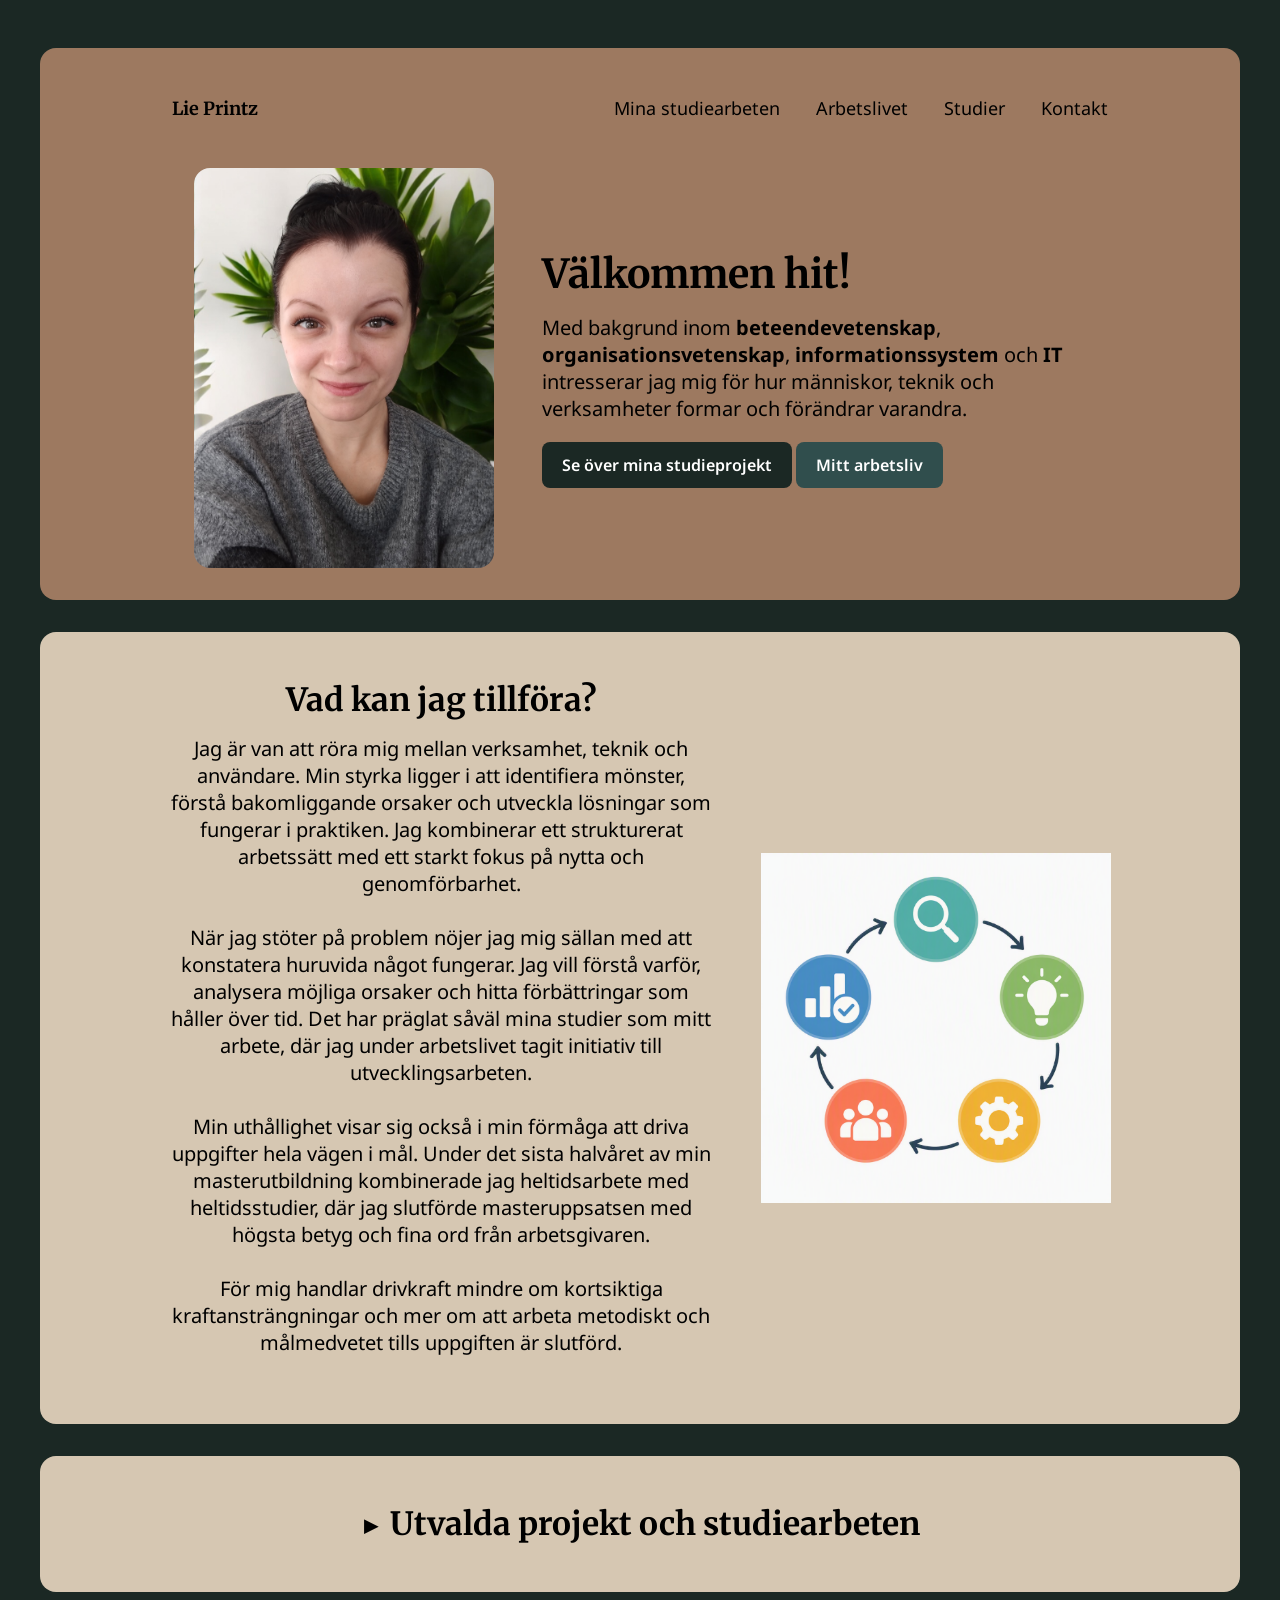
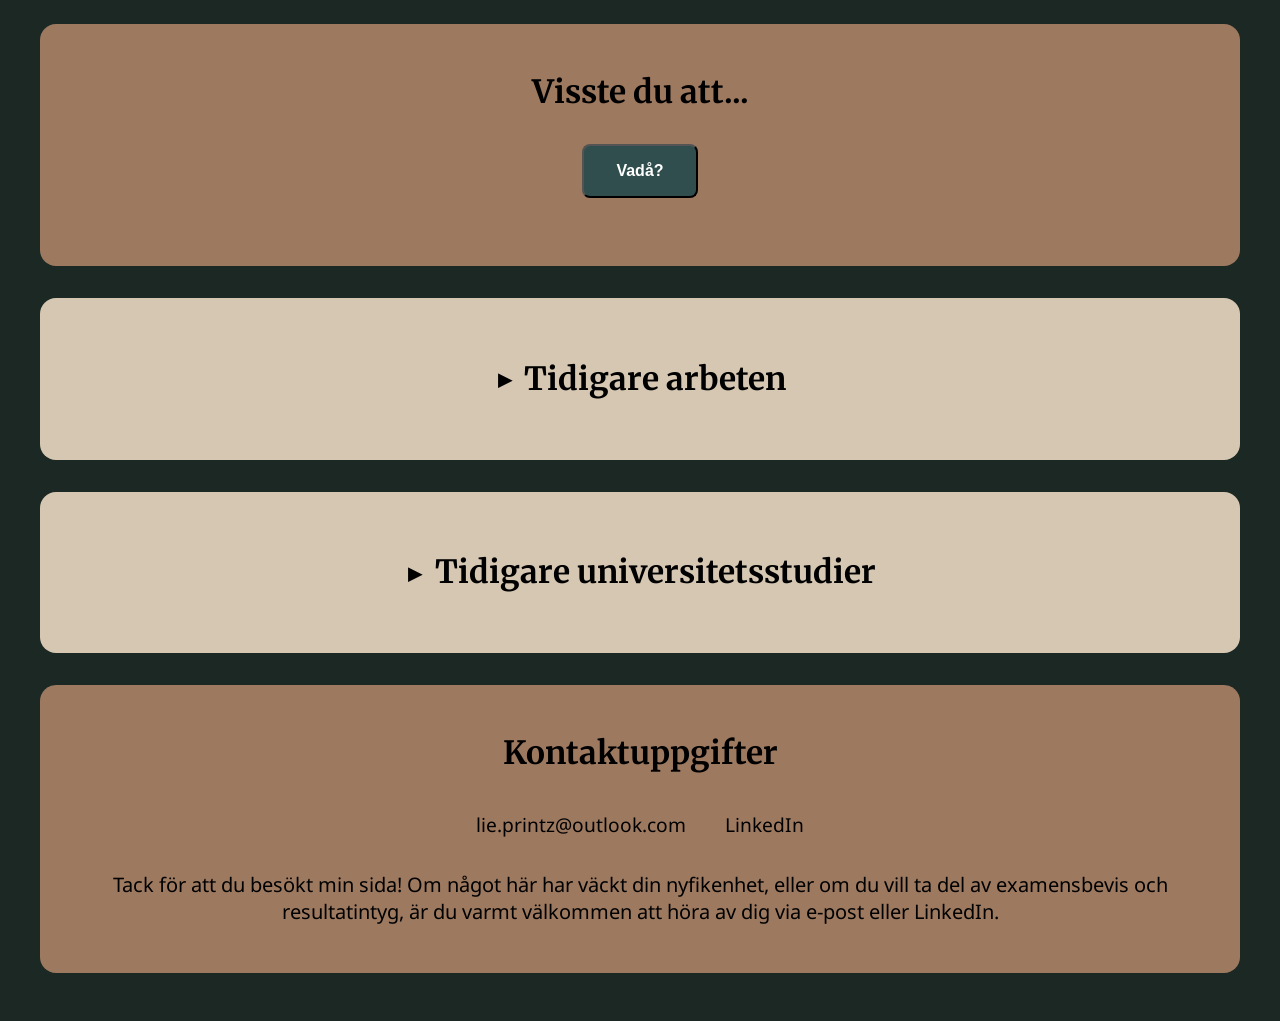
==== commit 0ca8e655: "Update index.html" ====
--- a/index.html
+++ b/index.html
@@ -1,5 +1,5 @@
 <!DOCTYPE html>
-<html lang="en">
+<html lang="sv">
 <head>
     <meta charset="UTF-8">
     <meta name="viewport" content="width=device-width, initial-scale=1.0">
@@ -21,11 +21,11 @@
             <img height="400px" width="300px"  src="Images/jag.jpg" alt="">
             <div class="text-container">
             <h1>Välkommen hit!</h1>
-            <p>Med bakgrund inom <strong>beteendevetenskap</strong>, <strong>organisationsvetenskap</strong>, <strong>information systems</strong> och <strong>IT</strong> intresserar jag mig för hur människor, teknik och verksamheter formar och förändrar varandra.</p>
+            <p>Med bakgrund inom <strong>beteendevetenskap</strong>, <strong>organisationsvetenskap</strong>, <strong>informationssystem</strong> och <strong>IT</strong> intresserar jag mig för hur människor, teknik och verksamheter formar och förändrar varandra.</p>
             <a href="#my-studies" class="cta-button">Se över mina studieprojekt</a>
             <a href="#my-work" class="cta-button secondary">Mitt arbetsliv</a></div>
         </div>
-    </div>
+    
  </header>
 
 <section>
@@ -47,7 +47,7 @@
     <div class="grid-container">
         <article class="pdf-item">
             <h3 class="pdf-title">Master thesis informatik</h3>
-            <p class="pdf-description">Masteruppsatsen handlar om hur verksamheter hanterar och översätter AI-policy i utbildningsmiljö. Ett särskilt fokus på Policy enactment samt Street-level bureaucracy
+            <p class="pdf-description">Masteruppsatsen handlar om hur verksamheter hanterar och översätter AI-policy i utbildningsmiljö. Arbetet har ett särskilt fokus på Policy enactment samt Street-level bureaucracy
                 <br><i>Kurs: 725A56 | Masteruppsats i informatik</i>
             </p>
             <a href="Dokument/Masteruppsats Krammer & Printz (1).PDF" target="_blank" rel="noopener noreferrer" class="pdf-preview-link" title="Master thesis">
@@ -76,7 +76,7 @@
         <article class="pdf-item">
             <h3 class="pdf-title">Sociomaterialistiskt perspektiv på gamification av MazeMap</h3>
             <p class="pdf-description">En short assignment som utforskar gamification genom ett perspektiv med rötter i STS. Arbetet visar hur människor, teknik och fysisk miljö är sammanflätade i sociomateriella praktiker,  och hur gamifierade lösningar formas genom samspelet mellan dessa.
-                <br><i>Kurs: 7256G33 | Co-creating digital solutions and automation </i>
+                <br><i>Kurs: 726G33 | Co-creating digital solutions and automation </i>
             </p>
             <a href="Dokument/726G33_HT25_assignment.pdf" target="_blank" rel="noopener noreferrer" class="pdf-preview-link" title="Master thesis">
                 <img width="50%" src="Images/game.PNG" alt="Preview av dokument 4" class="pdf-preview-image">
@@ -106,7 +106,7 @@
         <div class="jobb">
             <div class="text-container">
             <details>
-            <summary><h3>IT-konsult | Itsam</h3></summary>
+            <summary><h3>IT-konsult | Kommunal verksamhet</h3></summary>
             <p>Genom daglig kundkontakt har jag fått mycket god kännedom om slutanvändares behov och utmaningar. Det har samtidigt gett god förståelse för de utmaningar och motstånd som verksamheter möter vid förändringsarbete. Utöver den dagliga kontakten har jag samtidigt fått vara med vid major incidents, och hur dessa hanteras. Här har jag fått vara med och förbättrat servicedeskens rutiner och ärendehantering.</p>
             </details>
             <details>
@@ -127,7 +127,7 @@
             </details>
             <details>
             <summary><h3>Förskolepedagog | Linköpings kommun</h3></summary>
-            <p>Här började jag arbetat som vikarie, där jag senare fick anställning på en garantiförskola med ansvarsområden över ekonomin och inköp</p>
+            <p>Här började jag arbeta som vikarie, där jag senare fick anställning på en garantiförskola med ansvarsområden över ekonomin och inköp</p>
             </details>
     
     </details>
@@ -276,7 +276,7 @@
                                         <td>759G10</td>
                                         <td>Individer och grupper i arbetslivet</td>
                                     </tr>
-                                                                        <tr>
+                                    <tr>
                                         <td>759G61</td>
                                         <td>HR-arbete - utveckling och modeller</td>
                                     </tr>
@@ -284,7 +284,7 @@
                                         <td>747G49</td>
                                         <td>Arbetsrätt</td>
                                     </tr>
-                                                                        <tr>
+                                    <tr>
                                         <td>759G58</td>
                                         <td>Kompetensförsörjning med fokus på rekrytering</td>
                                     </tr>
@@ -292,7 +292,7 @@
                                         <td>722G06</td>
                                         <td>Företags- och personalekonomi</td>
                                     </tr>
-                                                                        <tr>
+                                    <tr>
                                         <td>759G59</td>
                                         <td>Konflikt- och mobbningshantering i arbetslivet</td>
                                     </tr>
@@ -315,7 +315,6 @@
                                     <tr>
                                         <td>759G45</td>
                                         <td>HRD: Lärande, förändrings- <br>och utvecklingsarbete i organsationer</td>
-                                    </tr>
                                     </tr>
                                     <tr>
                                         <td>759G47</td>
@@ -332,7 +331,7 @@
             <details>
             <summary><h3>Fristående kurser</h3></summary>
              <p>Jag har även läst ett flertal fristående kurser, både på grundnivå och avancerad nivå. Detta för att komplettera mina ordinarie utbildningar och fördjupa mig i områden som intresserar mig. Kurserna har omfattat bland annat ledarskap, projektledning, entreprenörskap och AI med fokus på deep learning.
-                Genom att kombinera kunskaper från olika ämnesområden har jag byggt upp en bredare förståelse för hur människor, organisationer och teknik påverkar varandra i både arbetsliver och samhället.
+                Genom att kombinera kunskaper från olika ämnesområden har jag byggt upp en bredare förståelse för hur människor, organisationer och teknik påverkar varandra i både arbetslivet och samhället.
                             </p>
                             <div class="table-container">
                                 <table class="courses-table">
@@ -389,7 +388,7 @@
     <h2>Kontaktuppgifter</h2>
     <div class="kontakt-lankar">
         <i class="fas fa-envelope"></i>
-        <a href="mailto:lie.printz@outlook.com">lie.printz@outlook.com</a></li>
+        <a href="mailto:lie.printz@outlook.com">lie.printz@outlook.com</a>
         <a href="https://www.linkedin.com/in/welcometoprintz/" target="_blank" rel="noopener noreferrer">
             <i class="fab fa-linkedin"></i>
             LinkedIn</a>
@@ -402,4 +401,5 @@
 
 <script src="script.js"></script>
 </body>
+    
 </html>
--- a/style.css
+++ b/style.css
@@ -471,4 +471,8 @@
     text-align: center;
     display: none;
     z-index: 9999;
+}
+
+#svar {
+    white-space: pre-line;
 }
